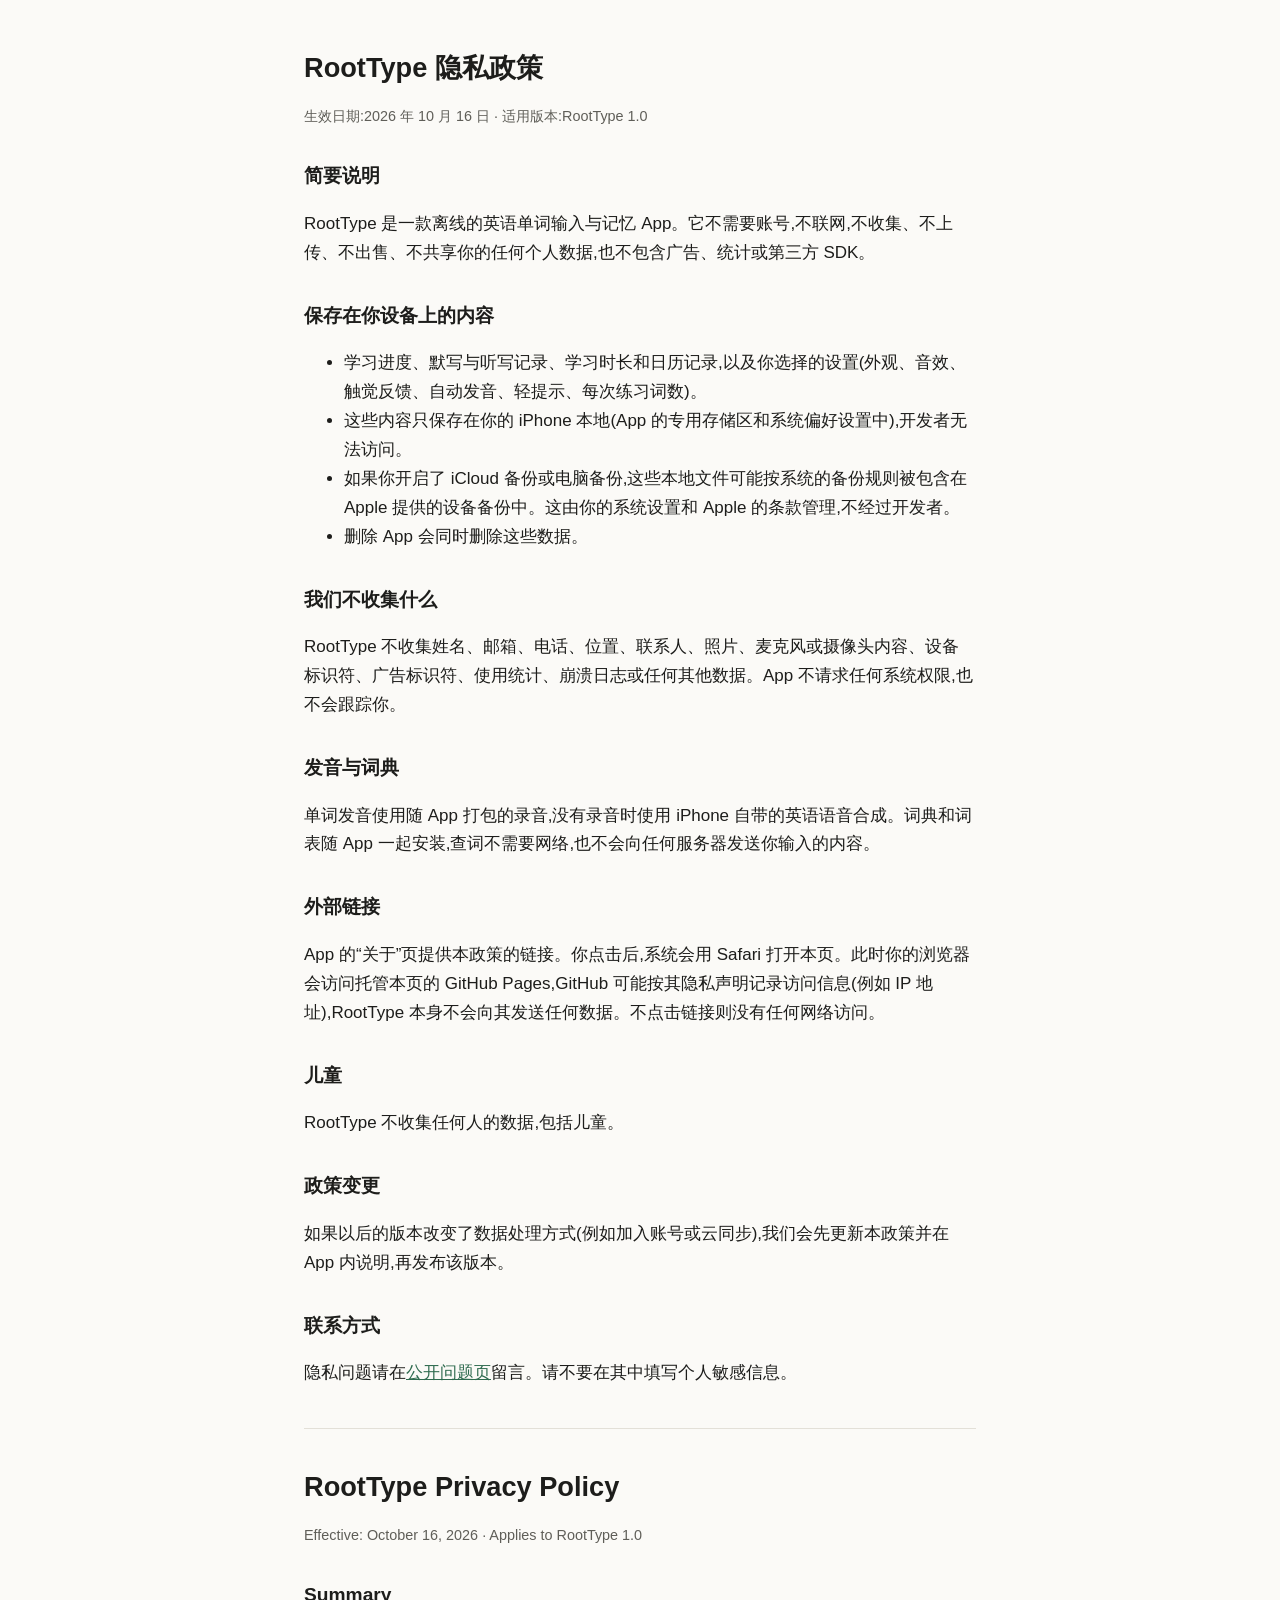
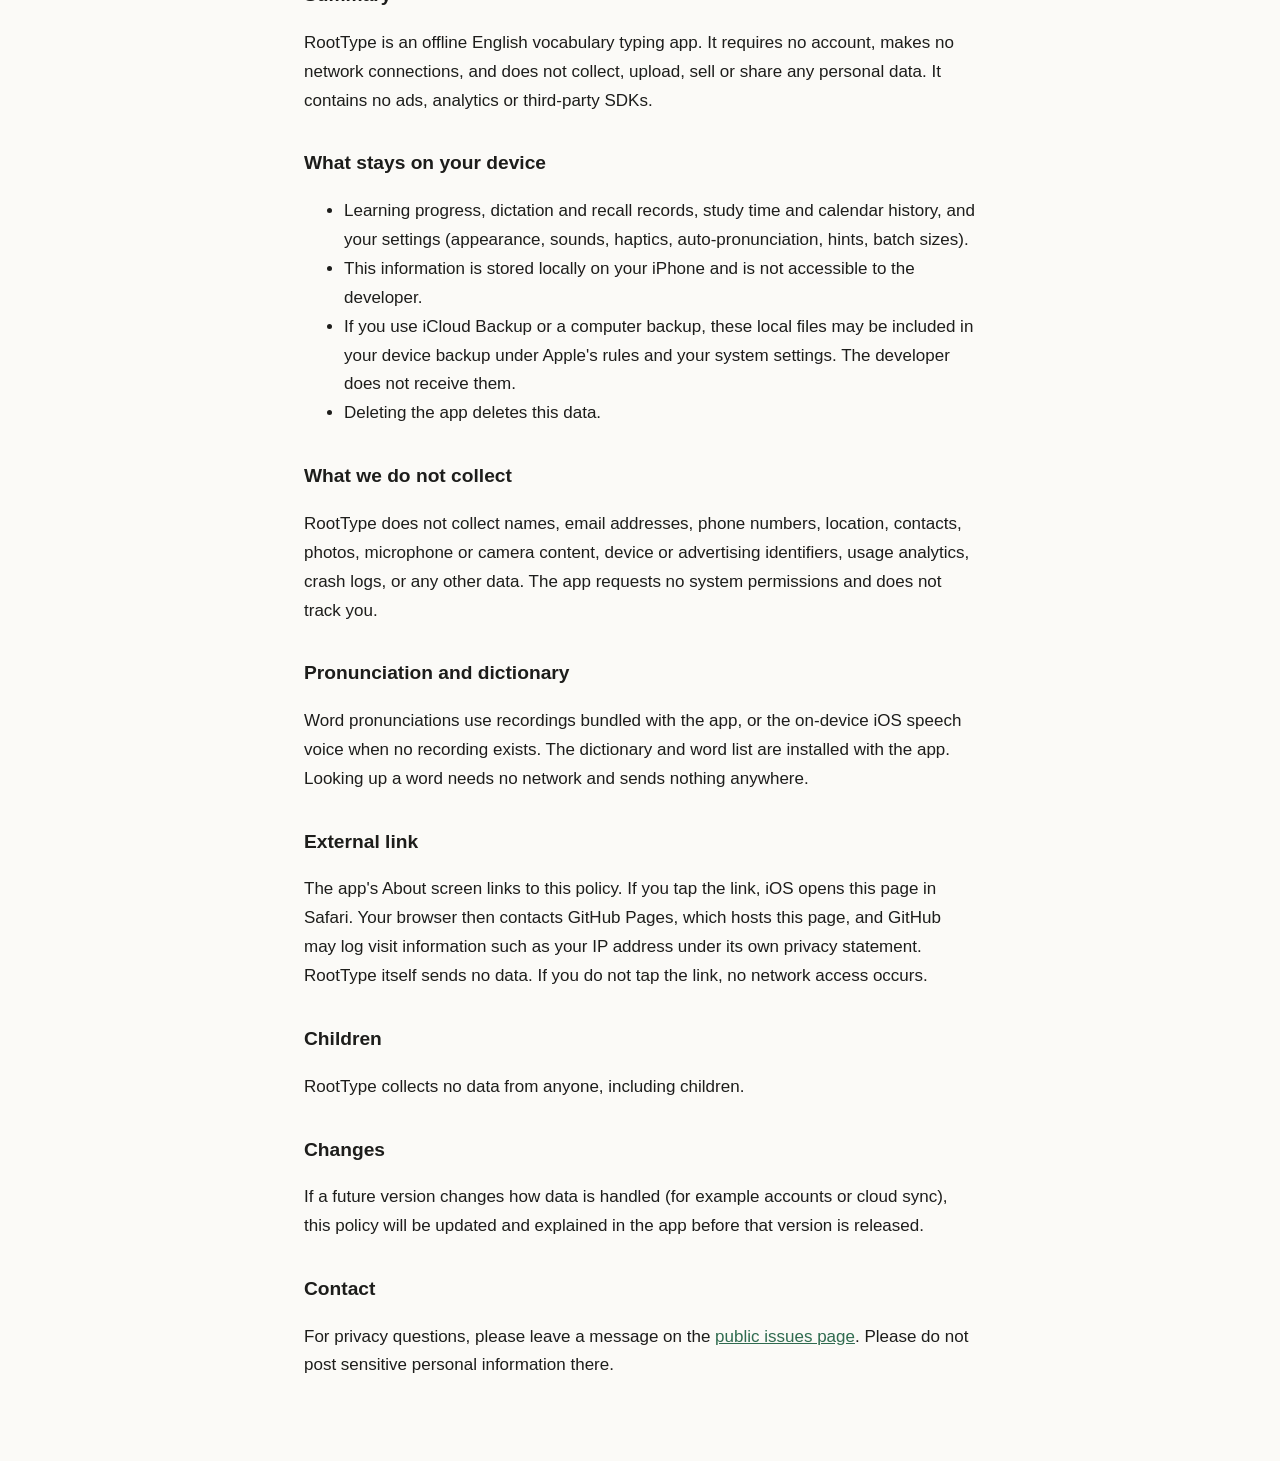
==== privacy/index.html @ 2ef74e3b "docs: add RootType privacy policy and support pages Co-Authored-By: Claude Sonnet 5.5 <noreply@anthr" ====
<!doctype html>
<html lang="zh-CN">
<head>
<meta charset="utf-8">
<meta name="viewport" content="width=device-width, initial-scale=1">
<title>RootType 隐私政策 · Privacy Policy</title>
<link rel="stylesheet" href="../style.css">
</head>
<body>
<main>
<h1>RootType 隐私政策</h1>
<p class="muted">生效日期:2026 年 10 月 16 日 · 适用版本:RootType 1.0</p>

<h2>简要说明</h2>
<p>RootType 是一款离线的英语单词输入与记忆 App。它不需要账号,不联网,不收集、不上传、不出售、不共享你的任何个人数据,也不包含广告、统计或第三方 SDK。</p>

<h2>保存在你设备上的内容</h2>
<ul>
<li>学习进度、默写与听写记录、学习时长和日历记录,以及你选择的设置(外观、音效、触觉反馈、自动发音、轻提示、每次练习词数)。</li>
<li>这些内容只保存在你的 iPhone 本地(App 的专用存储区和系统偏好设置中),开发者无法访问。</li>
<li>如果你开启了 iCloud 备份或电脑备份,这些本地文件可能按系统的备份规则被包含在 Apple 提供的设备备份中。这由你的系统设置和 Apple 的条款管理,不经过开发者。</li>
<li>删除 App 会同时删除这些数据。</li>
</ul>

<h2>我们不收集什么</h2>
<p>RootType 不收集姓名、邮箱、电话、位置、联系人、照片、麦克风或摄像头内容、设备标识符、广告标识符、使用统计、崩溃日志或任何其他数据。App 不请求任何系统权限,也不会跟踪你。</p>

<h2>发音与词典</h2>
<p>单词发音使用随 App 打包的录音,没有录音时使用 iPhone 自带的英语语音合成。词典和词表随 App 一起安装,查词不需要网络,也不会向任何服务器发送你输入的内容。</p>

<h2>外部链接</h2>
<p>App 的“关于”页提供本政策的链接。你点击后,系统会用 Safari 打开本页。此时你的浏览器会访问托管本页的 GitHub Pages,GitHub 可能按其隐私声明记录访问信息(例如 IP 地址),RootType 本身不会向其发送任何数据。不点击链接则没有任何网络访问。</p>

<h2>儿童</h2>
<p>RootType 不收集任何人的数据,包括儿童。</p>

<h2>政策变更</h2>
<p>如果以后的版本改变了数据处理方式(例如加入账号或云同步),我们会先更新本政策并在 App 内说明,再发布该版本。</p>

<h2>联系方式</h2>
<p>隐私问题请在<a href="https://github.com/perinchiang/roottype-site/issues">公开问题页</a>留言。请不要在其中填写个人敏感信息。</p>

<hr>

<h1 lang="en">RootType Privacy Policy</h1>
<div lang="en">
<p class="muted">Effective: October 16, 2026 · Applies to RootType 1.0</p>

<h2>Summary</h2>
<p>RootType is an offline English vocabulary typing app. It requires no account, makes no network connections, and does not collect, upload, sell or share any personal data. It contains no ads, analytics or third-party SDKs.</p>

<h2>What stays on your device</h2>
<ul>
<li>Learning progress, dictation and recall records, study time and calendar history, and your settings (appearance, sounds, haptics, auto-pronunciation, hints, batch sizes).</li>
<li>This information is stored locally on your iPhone and is not accessible to the developer.</li>
<li>If you use iCloud Backup or a computer backup, these local files may be included in your device backup under Apple's rules and your system settings. The developer does not receive them.</li>
<li>Deleting the app deletes this data.</li>
</ul>

<h2>What we do not collect</h2>
<p>RootType does not collect names, email addresses, phone numbers, location, contacts, photos, microphone or camera content, device or advertising identifiers, usage analytics, crash logs, or any other data. The app requests no system permissions and does not track you.</p>

<h2>Pronunciation and dictionary</h2>
<p>Word pronunciations use recordings bundled with the app, or the on-device iOS speech voice when no recording exists. The dictionary and word list are installed with the app. Looking up a word needs no network and sends nothing anywhere.</p>

<h2>External link</h2>
<p>The app's About screen links to this policy. If you tap the link, iOS opens this page in Safari. Your browser then contacts GitHub Pages, which hosts this page, and GitHub may log visit information such as your IP address under its own privacy statement. RootType itself sends no data. If you do not tap the link, no network access occurs.</p>

<h2>Children</h2>
<p>RootType collects no data from anyone, including children.</p>

<h2>Changes</h2>
<p>If a future version changes how data is handled (for example accounts or cloud sync), this policy will be updated and explained in the app before that version is released.</p>

<h2>Contact</h2>
<p>For privacy questions, please leave a message on the <a href="https://github.com/perinchiang/roottype-site/issues">public issues page</a>. Please do not post sensitive personal information there.</p>
</div>
</main>
</body>
</html>
---- style.css ----
:root{--bg:#fbfaf7;--fg:#1d1d1b;--muted:#5f5e58;--line:#e3e0d8;--accent:#2f6b4f}
@media (prefers-color-scheme:dark){:root{--bg:#161614;--fg:#ecebe6;--muted:#a7a59d;--line:#2d2c28;--accent:#7cc5a0}}
html{background:var(--bg)}
body{margin:0 auto;max-width:42rem;padding:2rem 1.25rem 4rem;color:var(--fg);font:17px/1.7 -apple-system,BlinkMacSystemFont,"PingFang SC","Helvetica Neue",sans-serif}
h1{font-size:1.7rem;line-height:1.3}h2{font-size:1.2rem;margin-top:2rem}
a{color:var(--accent)}p,li{color:var(--fg)}.muted{color:var(--muted);font-size:.9rem}
hr{border:0;border-top:1px solid var(--line);margin:2.5rem 0}
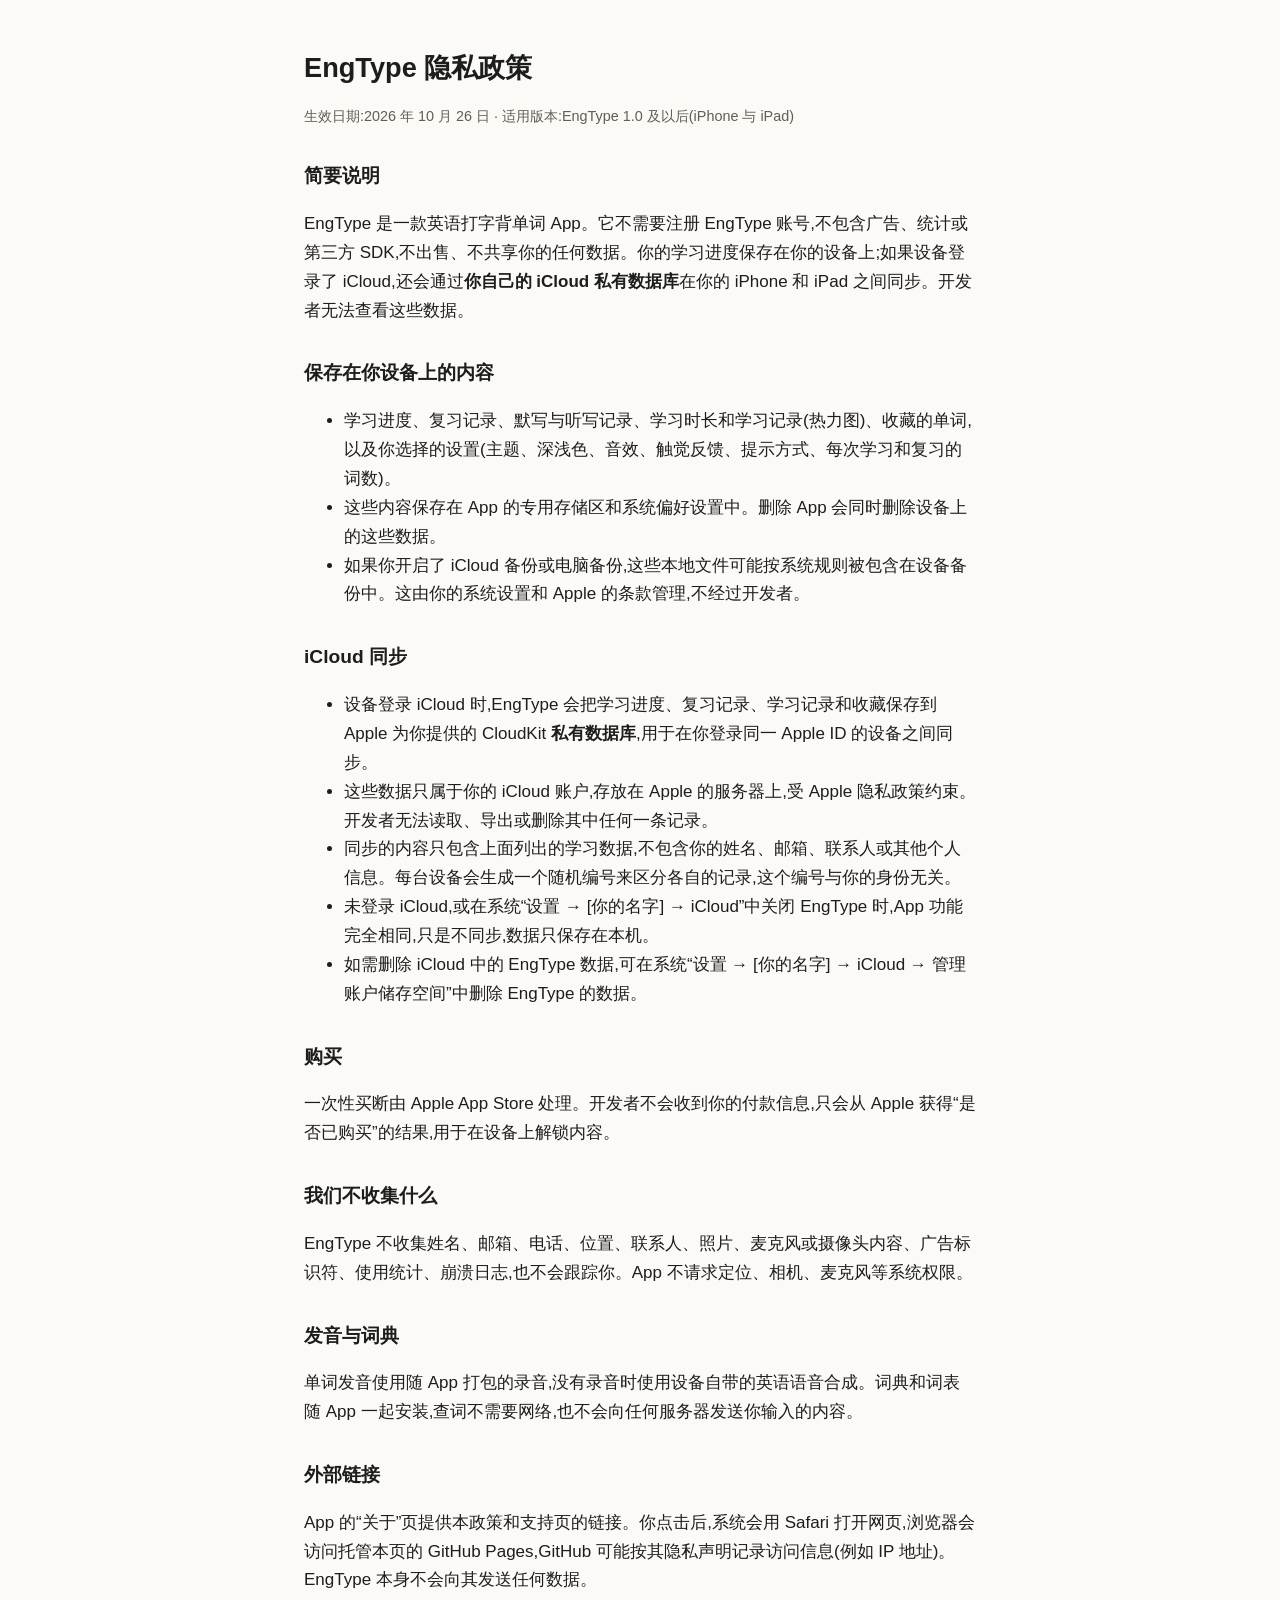
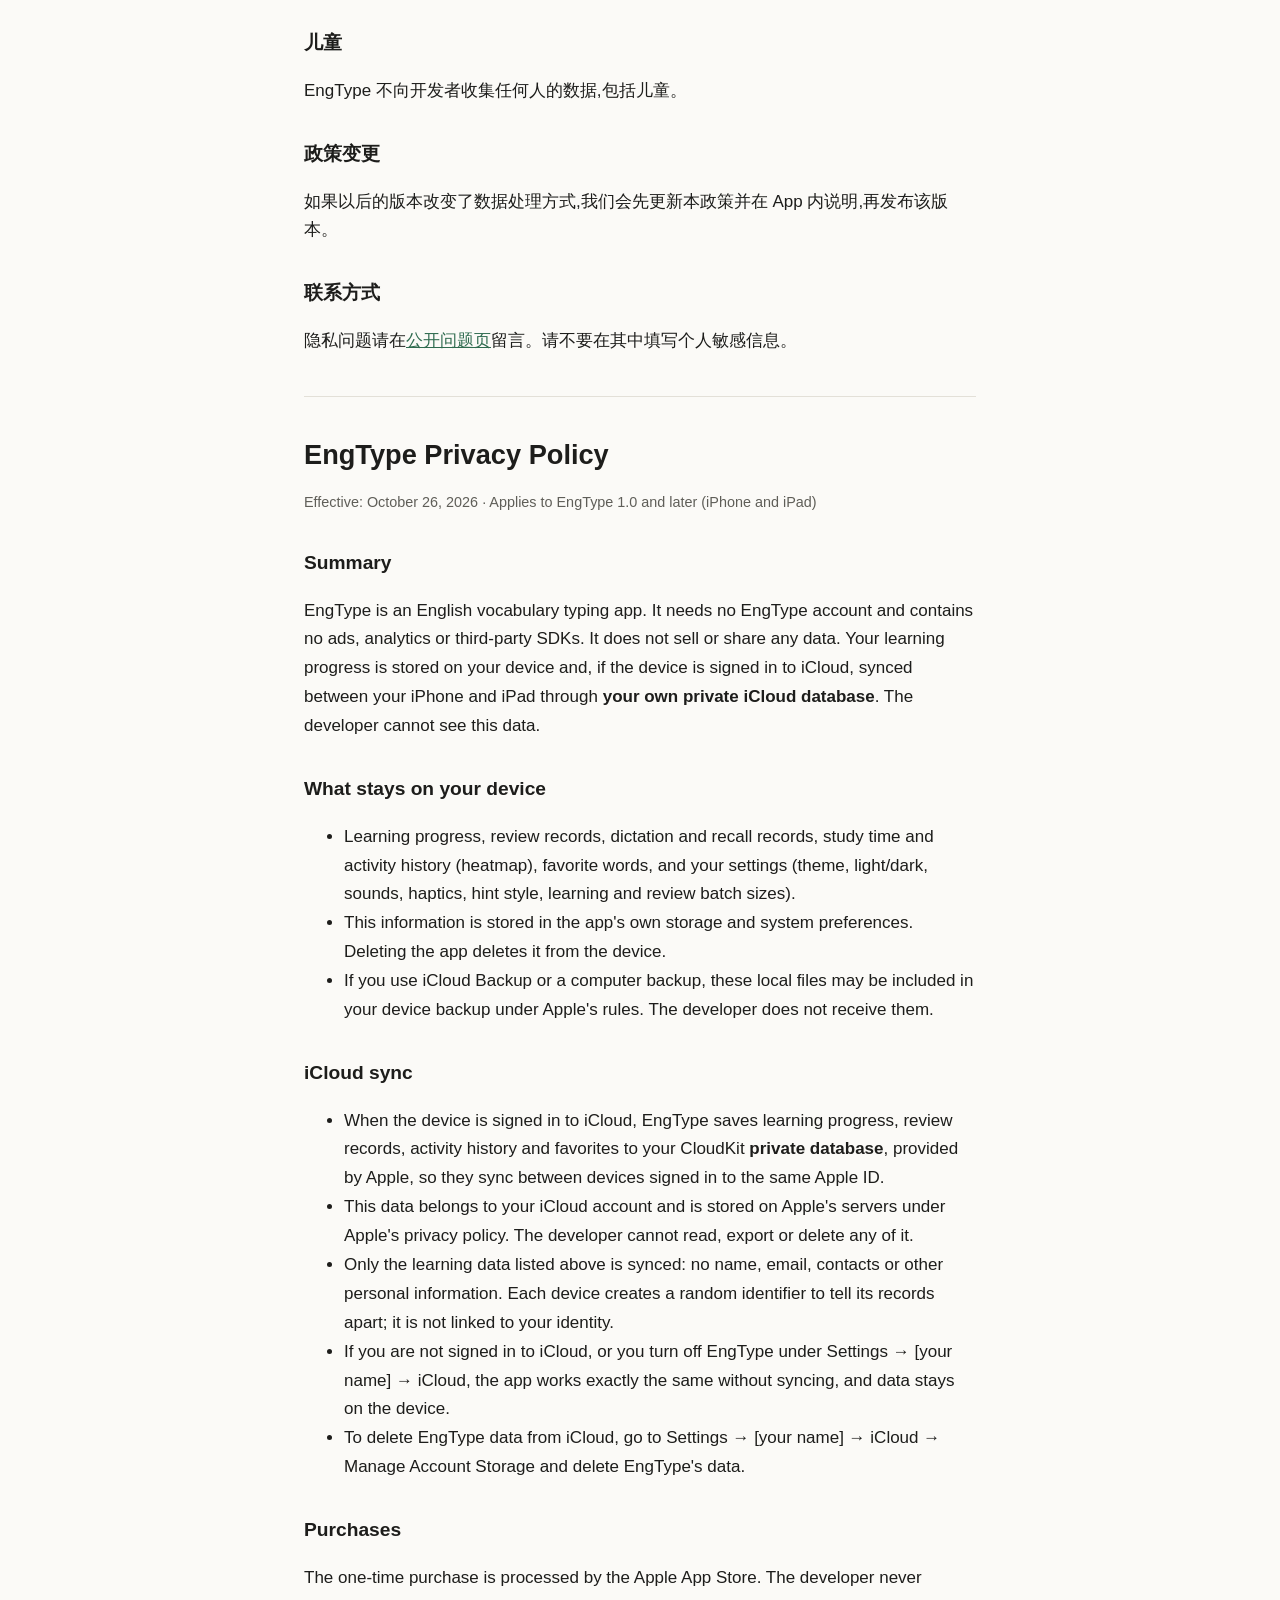
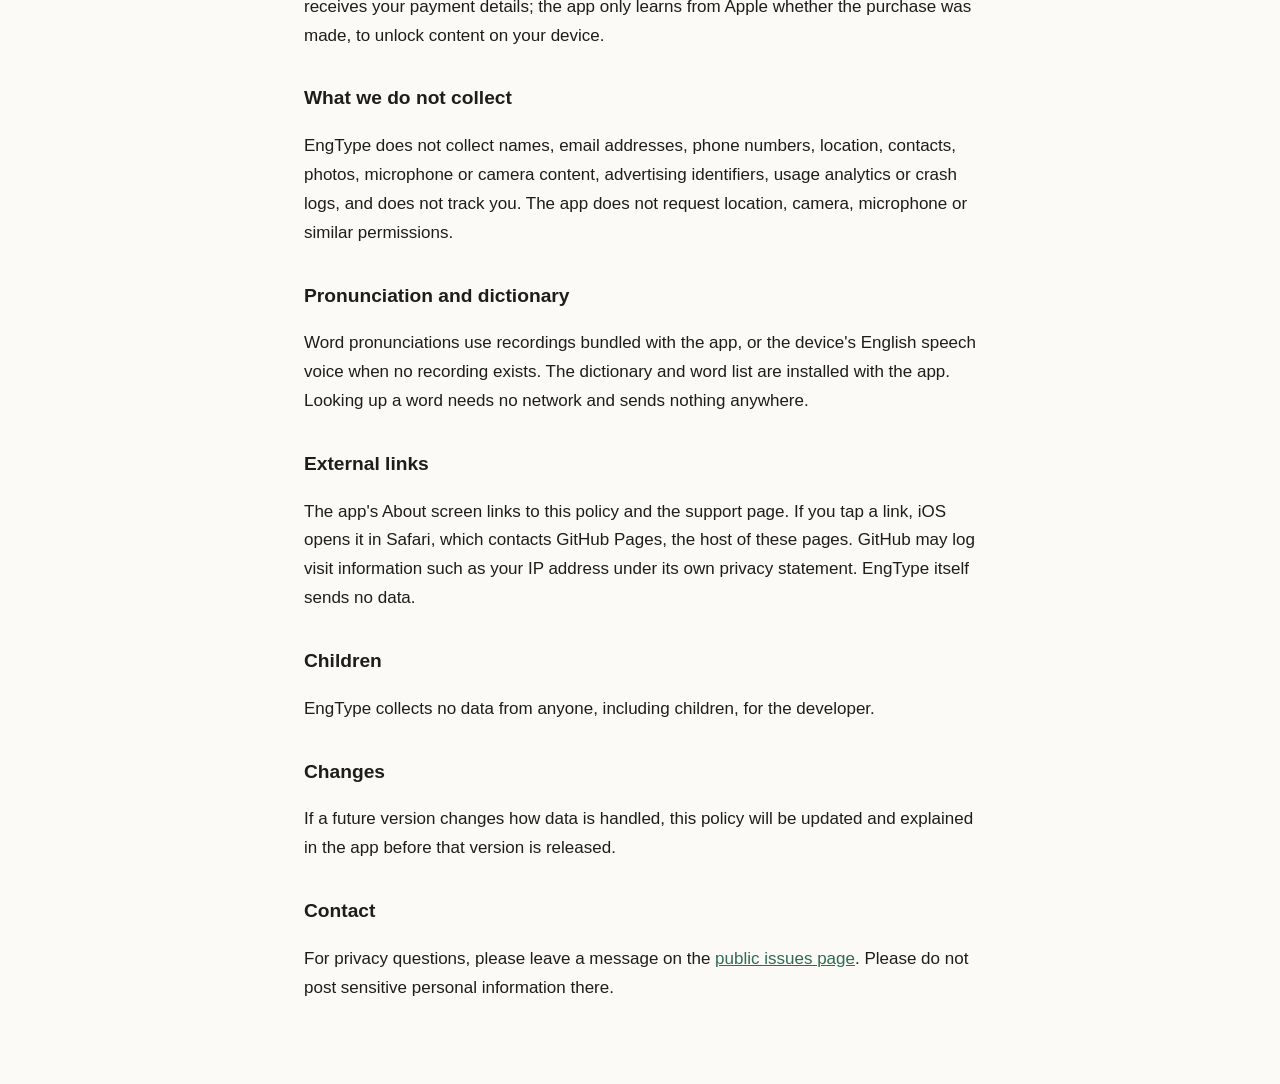
==== commit 3dc7d4d4: "docs: rename to EngType and describe iCloud sync and iPad support Privacy policy, support page and h" ====
--- a/privacy/index.html
+++ b/privacy/index.html
@@ -3,74 +3,96 @@
 <head>
 <meta charset="utf-8">
 <meta name="viewport" content="width=device-width, initial-scale=1">
-<title>RootType 隐私政策 · Privacy Policy</title>
+<title>EngType 隐私政策 · Privacy Policy</title>
 <link rel="stylesheet" href="../style.css">
 </head>
 <body>
 <main>
-<h1>RootType 隐私政策</h1>
-<p class="muted">生效日期:2026 年 10 月 16 日 · 适用版本:RootType 1.0</p>
+<h1>EngType 隐私政策</h1>
+<p class="muted">生效日期:2026 年 10 月 26 日 · 适用版本:EngType 1.0 及以后(iPhone 与 iPad)</p>
 
 <h2>简要说明</h2>
-<p>RootType 是一款离线的英语单词输入与记忆 App。它不需要账号,不联网,不收集、不上传、不出售、不共享你的任何个人数据,也不包含广告、统计或第三方 SDK。</p>
+<p>EngType 是一款英语打字背单词 App。它不需要注册 EngType 账号,不包含广告、统计或第三方 SDK,不出售、不共享你的任何数据。你的学习进度保存在你的设备上;如果设备登录了 iCloud,还会通过<strong>你自己的 iCloud 私有数据库</strong>在你的 iPhone 和 iPad 之间同步。开发者无法查看这些数据。</p>
 
 <h2>保存在你设备上的内容</h2>
 <ul>
-<li>学习进度、默写与听写记录、学习时长和日历记录,以及你选择的设置(外观、音效、触觉反馈、自动发音、轻提示、每次练习词数)。</li>
-<li>这些内容只保存在你的 iPhone 本地(App 的专用存储区和系统偏好设置中),开发者无法访问。</li>
-<li>如果你开启了 iCloud 备份或电脑备份,这些本地文件可能按系统的备份规则被包含在 Apple 提供的设备备份中。这由你的系统设置和 Apple 的条款管理,不经过开发者。</li>
-<li>删除 App 会同时删除这些数据。</li>
+<li>学习进度、复习记录、默写与听写记录、学习时长和学习记录(热力图)、收藏的单词,以及你选择的设置(主题、深浅色、音效、触觉反馈、提示方式、每次学习和复习的词数)。</li>
+<li>这些内容保存在 App 的专用存储区和系统偏好设置中。删除 App 会同时删除设备上的这些数据。</li>
+<li>如果你开启了 iCloud 备份或电脑备份,这些本地文件可能按系统规则被包含在设备备份中。这由你的系统设置和 Apple 的条款管理,不经过开发者。</li>
 </ul>
 
+<h2>iCloud 同步</h2>
+<ul>
+<li>设备登录 iCloud 时,EngType 会把学习进度、复习记录、学习记录和收藏保存到 Apple 为你提供的 CloudKit <strong>私有数据库</strong>,用于在你登录同一 Apple ID 的设备之间同步。</li>
+<li>这些数据只属于你的 iCloud 账户,存放在 Apple 的服务器上,受 Apple 隐私政策约束。开发者无法读取、导出或删除其中任何一条记录。</li>
+<li>同步的内容只包含上面列出的学习数据,不包含你的姓名、邮箱、联系人或其他个人信息。每台设备会生成一个随机编号来区分各自的记录,这个编号与你的身份无关。</li>
+<li>未登录 iCloud,或在系统“设置 → [你的名字] → iCloud”中关闭 EngType 时,App 功能完全相同,只是不同步,数据只保存在本机。</li>
+<li>如需删除 iCloud 中的 EngType 数据,可在系统“设置 → [你的名字] → iCloud → 管理账户储存空间”中删除 EngType 的数据。</li>
+</ul>
+
+<h2>购买</h2>
+<p>一次性买断由 Apple App Store 处理。开发者不会收到你的付款信息,只会从 Apple 获得“是否已购买”的结果,用于在设备上解锁内容。</p>
+
 <h2>我们不收集什么</h2>
-<p>RootType 不收集姓名、邮箱、电话、位置、联系人、照片、麦克风或摄像头内容、设备标识符、广告标识符、使用统计、崩溃日志或任何其他数据。App 不请求任何系统权限,也不会跟踪你。</p>
+<p>EngType 不收集姓名、邮箱、电话、位置、联系人、照片、麦克风或摄像头内容、广告标识符、使用统计、崩溃日志,也不会跟踪你。App 不请求定位、相机、麦克风等系统权限。</p>
 
 <h2>发音与词典</h2>
-<p>单词发音使用随 App 打包的录音,没有录音时使用 iPhone 自带的英语语音合成。词典和词表随 App 一起安装,查词不需要网络,也不会向任何服务器发送你输入的内容。</p>
+<p>单词发音使用随 App 打包的录音,没有录音时使用设备自带的英语语音合成。词典和词表随 App 一起安装,查词不需要网络,也不会向任何服务器发送你输入的内容。</p>
 
 <h2>外部链接</h2>
-<p>App 的“关于”页提供本政策的链接。你点击后,系统会用 Safari 打开本页。此时你的浏览器会访问托管本页的 GitHub Pages,GitHub 可能按其隐私声明记录访问信息(例如 IP 地址),RootType 本身不会向其发送任何数据。不点击链接则没有任何网络访问。</p>
+<p>App 的“关于”页提供本政策和支持页的链接。你点击后,系统会用 Safari 打开网页,浏览器会访问托管本页的 GitHub Pages,GitHub 可能按其隐私声明记录访问信息(例如 IP 地址)。EngType 本身不会向其发送任何数据。</p>
 
 <h2>儿童</h2>
-<p>RootType 不收集任何人的数据,包括儿童。</p>
+<p>EngType 不向开发者收集任何人的数据,包括儿童。</p>
 
 <h2>政策变更</h2>
-<p>如果以后的版本改变了数据处理方式(例如加入账号或云同步),我们会先更新本政策并在 App 内说明,再发布该版本。</p>
+<p>如果以后的版本改变了数据处理方式,我们会先更新本政策并在 App 内说明,再发布该版本。</p>
 
 <h2>联系方式</h2>
 <p>隐私问题请在<a href="https://github.com/perinchiang/roottype-site/issues">公开问题页</a>留言。请不要在其中填写个人敏感信息。</p>
 
 <hr>
 
-<h1 lang="en">RootType Privacy Policy</h1>
+<h1 lang="en">EngType Privacy Policy</h1>
 <div lang="en">
-<p class="muted">Effective: October 16, 2026 · Applies to RootType 1.0</p>
+<p class="muted">Effective: October 26, 2026 · Applies to EngType 1.0 and later (iPhone and iPad)</p>
 
 <h2>Summary</h2>
-<p>RootType is an offline English vocabulary typing app. It requires no account, makes no network connections, and does not collect, upload, sell or share any personal data. It contains no ads, analytics or third-party SDKs.</p>
+<p>EngType is an English vocabulary typing app. It needs no EngType account and contains no ads, analytics or third-party SDKs. It does not sell or share any data. Your learning progress is stored on your device and, if the device is signed in to iCloud, synced between your iPhone and iPad through <strong>your own private iCloud database</strong>. The developer cannot see this data.</p>
 
 <h2>What stays on your device</h2>
 <ul>
-<li>Learning progress, dictation and recall records, study time and calendar history, and your settings (appearance, sounds, haptics, auto-pronunciation, hints, batch sizes).</li>
-<li>This information is stored locally on your iPhone and is not accessible to the developer.</li>
-<li>If you use iCloud Backup or a computer backup, these local files may be included in your device backup under Apple's rules and your system settings. The developer does not receive them.</li>
-<li>Deleting the app deletes this data.</li>
+<li>Learning progress, review records, dictation and recall records, study time and activity history (heatmap), favorite words, and your settings (theme, light/dark, sounds, haptics, hint style, learning and review batch sizes).</li>
+<li>This information is stored in the app's own storage and system preferences. Deleting the app deletes it from the device.</li>
+<li>If you use iCloud Backup or a computer backup, these local files may be included in your device backup under Apple's rules. The developer does not receive them.</li>
 </ul>
 
+<h2>iCloud sync</h2>
+<ul>
+<li>When the device is signed in to iCloud, EngType saves learning progress, review records, activity history and favorites to your CloudKit <strong>private database</strong>, provided by Apple, so they sync between devices signed in to the same Apple ID.</li>
+<li>This data belongs to your iCloud account and is stored on Apple's servers under Apple's privacy policy. The developer cannot read, export or delete any of it.</li>
+<li>Only the learning data listed above is synced: no name, email, contacts or other personal information. Each device creates a random identifier to tell its records apart; it is not linked to your identity.</li>
+<li>If you are not signed in to iCloud, or you turn off EngType under Settings → [your name] → iCloud, the app works exactly the same without syncing, and data stays on the device.</li>
+<li>To delete EngType data from iCloud, go to Settings → [your name] → iCloud → Manage Account Storage and delete EngType's data.</li>
+</ul>
+
+<h2>Purchases</h2>
+<p>The one-time purchase is processed by the Apple App Store. The developer never receives your payment details; the app only learns from Apple whether the purchase was made, to unlock content on your device.</p>
+
 <h2>What we do not collect</h2>
-<p>RootType does not collect names, email addresses, phone numbers, location, contacts, photos, microphone or camera content, device or advertising identifiers, usage analytics, crash logs, or any other data. The app requests no system permissions and does not track you.</p>
+<p>EngType does not collect names, email addresses, phone numbers, location, contacts, photos, microphone or camera content, advertising identifiers, usage analytics or crash logs, and does not track you. The app does not request location, camera, microphone or similar permissions.</p>
 
 <h2>Pronunciation and dictionary</h2>
-<p>Word pronunciations use recordings bundled with the app, or the on-device iOS speech voice when no recording exists. The dictionary and word list are installed with the app. Looking up a word needs no network and sends nothing anywhere.</p>
+<p>Word pronunciations use recordings bundled with the app, or the device's English speech voice when no recording exists. The dictionary and word list are installed with the app. Looking up a word needs no network and sends nothing anywhere.</p>
 
-<h2>External link</h2>
-<p>The app's About screen links to this policy. If you tap the link, iOS opens this page in Safari. Your browser then contacts GitHub Pages, which hosts this page, and GitHub may log visit information such as your IP address under its own privacy statement. RootType itself sends no data. If you do not tap the link, no network access occurs.</p>
+<h2>External links</h2>
+<p>The app's About screen links to this policy and the support page. If you tap a link, iOS opens it in Safari, which contacts GitHub Pages, the host of these pages. GitHub may log visit information such as your IP address under its own privacy statement. EngType itself sends no data.</p>
 
 <h2>Children</h2>
-<p>RootType collects no data from anyone, including children.</p>
+<p>EngType collects no data from anyone, including children, for the developer.</p>
 
 <h2>Changes</h2>
-<p>If a future version changes how data is handled (for example accounts or cloud sync), this policy will be updated and explained in the app before that version is released.</p>
+<p>If a future version changes how data is handled, this policy will be updated and explained in the app before that version is released.</p>
 
 <h2>Contact</h2>
 <p>For privacy questions, please leave a message on the <a href="https://github.com/perinchiang/roottype-site/issues">public issues page</a>. Please do not post sensitive personal information there.</p>
